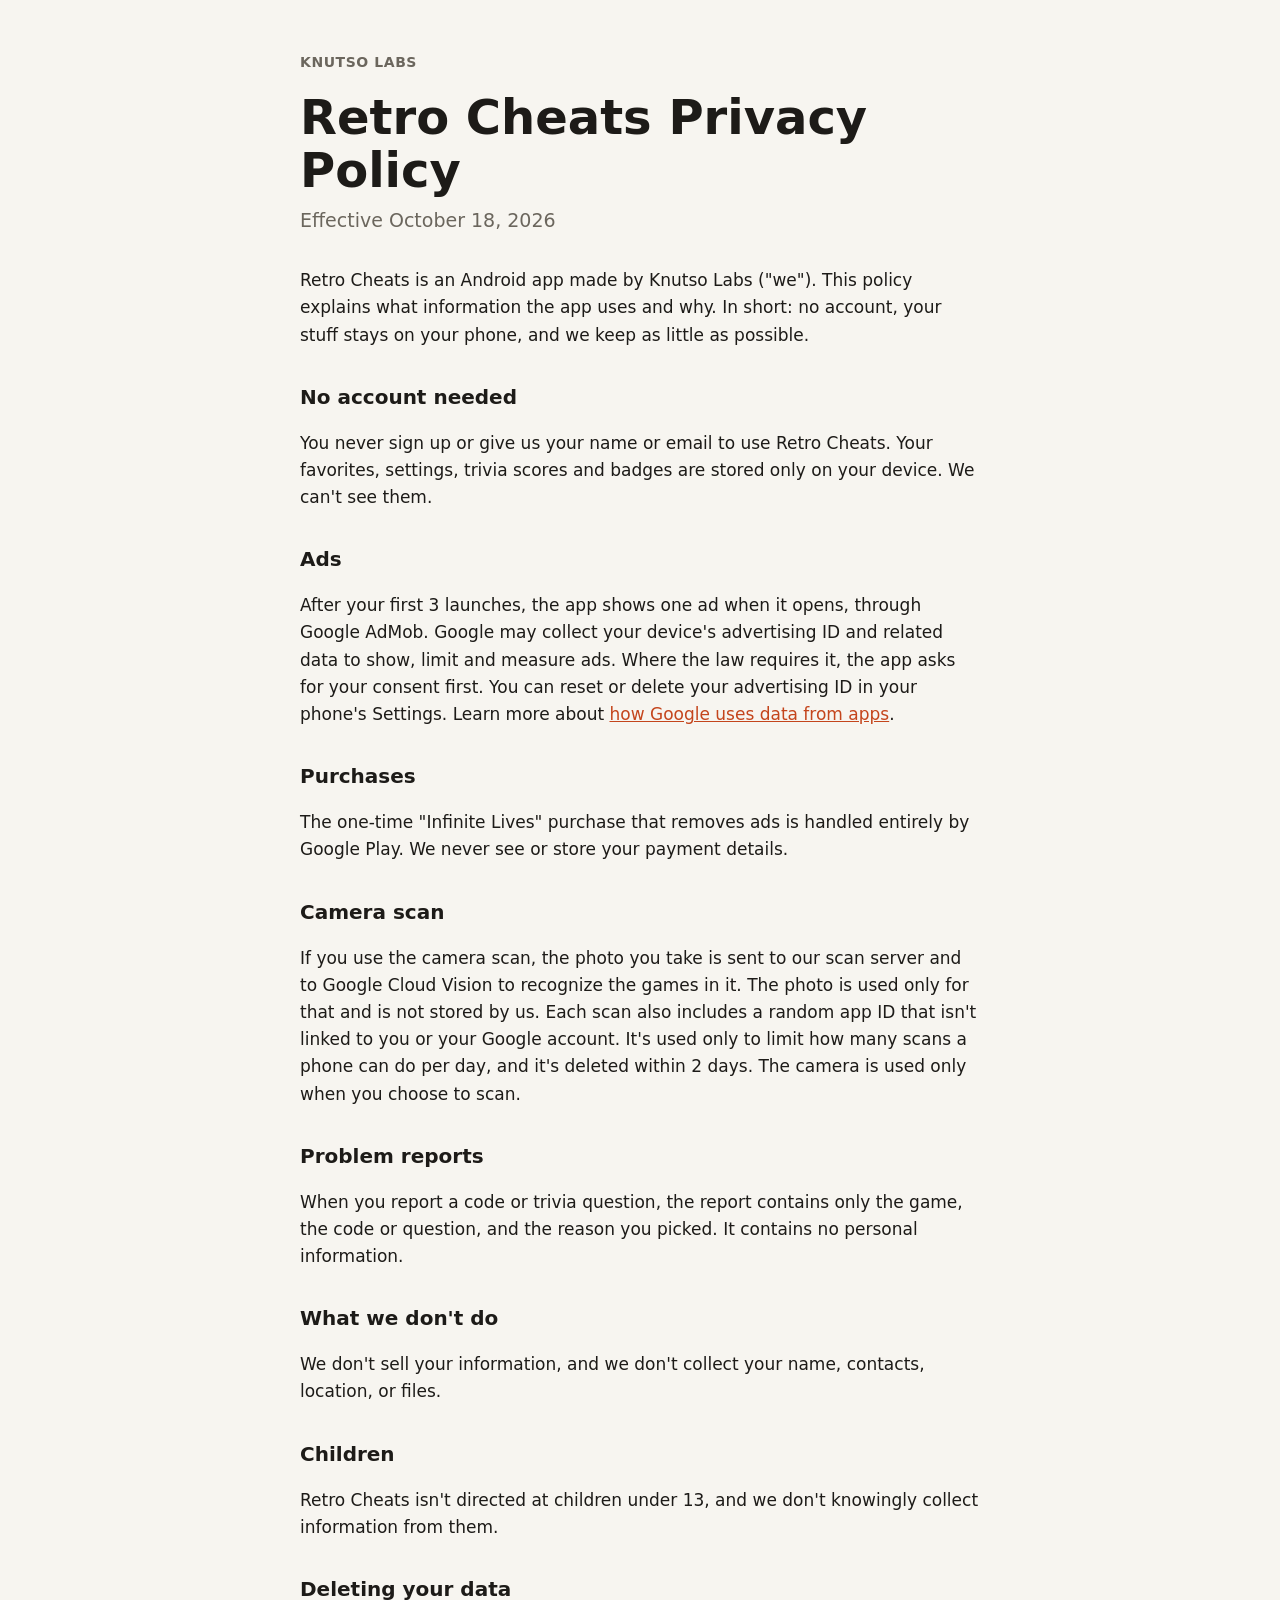
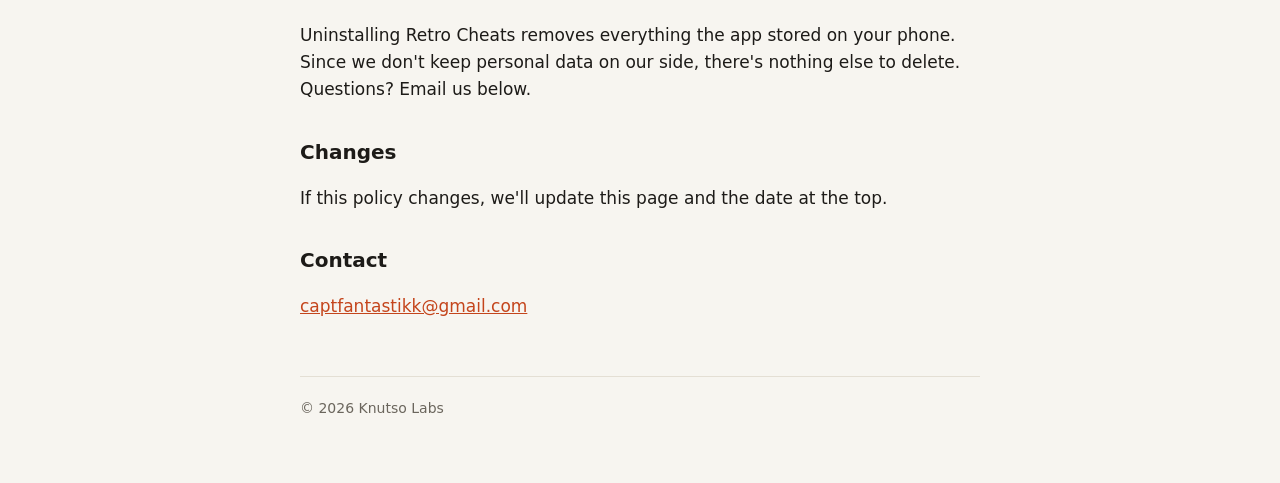
==== retro-cheats/privacy/index.html @ 1f0cf9f3 "Knutso Labs site with Retro Cheats privacy policy Co-Authored-By: Claude Opus 5.5 <noreply@anthropic" ====
<!doctype html>
<html lang="en">
<head>
<meta charset="utf-8">
<meta name="viewport" content="width=device-width,initial-scale=1">
<title>Retro Cheats Privacy Policy</title>
<link rel="stylesheet" href="/style.css">
</head>
<body>
<main>
  <a class="brand" href="/">Knutso Labs</a>
  <h1>Retro Cheats Privacy Policy</h1>
  <p class="lead">Effective October 18, 2026</p>

  <p>Retro Cheats is an Android app made by Knutso Labs ("we"). This policy explains what information the app uses and why. In short: no account, your stuff stays on your phone, and we keep as little as possible.</p>

  <h2>No account needed</h2>
  <p>You never sign up or give us your name or email to use Retro Cheats. Your favorites, settings, trivia scores and badges are stored only on your device. We can't see them.</p>

  <h2>Ads</h2>
  <p>After your first 3 launches, the app shows one ad when it opens, through Google AdMob. Google may collect your device's advertising ID and related data to show, limit and measure ads. Where the law requires it, the app asks for your consent first. You can reset or delete your advertising ID in your phone's Settings. Learn more about <a href="https://policies.google.com/technologies/ads">how Google uses data from apps</a>.</p>

  <h2>Purchases</h2>
  <p>The one-time "Infinite Lives" purchase that removes ads is handled entirely by Google Play. We never see or store your payment details.</p>

  <h2>Camera scan</h2>
  <p>If you use the camera scan, the photo you take is sent to our scan server and to Google Cloud Vision to recognize the games in it. The photo is used only for that and is not stored by us. Each scan also includes a random app ID that isn't linked to you or your Google account. It's used only to limit how many scans a phone can do per day, and it's deleted within 2 days. The camera is used only when you choose to scan.</p>

  <h2>Problem reports</h2>
  <p>When you report a code or trivia question, the report contains only the game, the code or question, and the reason you picked. It contains no personal information.</p>

  <h2>What we don't do</h2>
  <p>We don't sell your information, and we don't collect your name, contacts, location, or files.</p>

  <h2>Children</h2>
  <p>Retro Cheats isn't directed at children under 13, and we don't knowingly collect information from them.</p>

  <h2>Deleting your data</h2>
  <p>Uninstalling Retro Cheats removes everything the app stored on your phone. Since we don't keep personal data on our side, there's nothing else to delete. Questions? Email us below.</p>

  <h2>Changes</h2>
  <p>If this policy changes, we'll update this page and the date at the top.</p>

  <h2>Contact</h2>
  <p><a href="mailto:captfantastikk@gmail.com">captfantastikk@gmail.com</a></p>

  <footer>&copy; 2026 Knutso Labs</footer>
</main>
</body>
</html>
---- style.css ----
:root{--bg:#f7f5f0;--fg:#1d1b18;--muted:#6b665d;--accent:#c4451c;--card:#fff;--line:#e4dfd4}
@media (prefers-color-scheme:dark){:root{--bg:#161513;--fg:#eeeae2;--muted:#a39d92;--accent:#ff7a4d;--card:#1f1d1a;--line:#33302b}}
*{box-sizing:border-box}
body{margin:0;background:var(--bg);color:var(--fg);font:17px/1.6 system-ui,-apple-system,"Segoe UI",Roboto,sans-serif}
main{max-width:720px;margin:0 auto;padding:48px 20px 64px}
a{color:var(--accent)}
.brand{font-weight:800;letter-spacing:.04em;text-transform:uppercase;font-size:14px;color:var(--muted);text-decoration:none}
h1{font-size:clamp(32px,7vw,48px);line-height:1.1;margin:16px 0 8px}
h2{font-size:20px;margin:32px 0 6px}
.lead{font-size:19px;color:var(--muted);margin:0 0 32px}
.card{background:var(--card);border:1px solid var(--line);border-radius:14px;padding:20px 22px;margin:14px 0}
.card h3{margin:0 0 4px;font-size:19px}
.card p{margin:0 0 10px;color:var(--muted)}
footer{margin-top:56px;padding-top:20px;border-top:1px solid var(--line);color:var(--muted);font-size:14px}
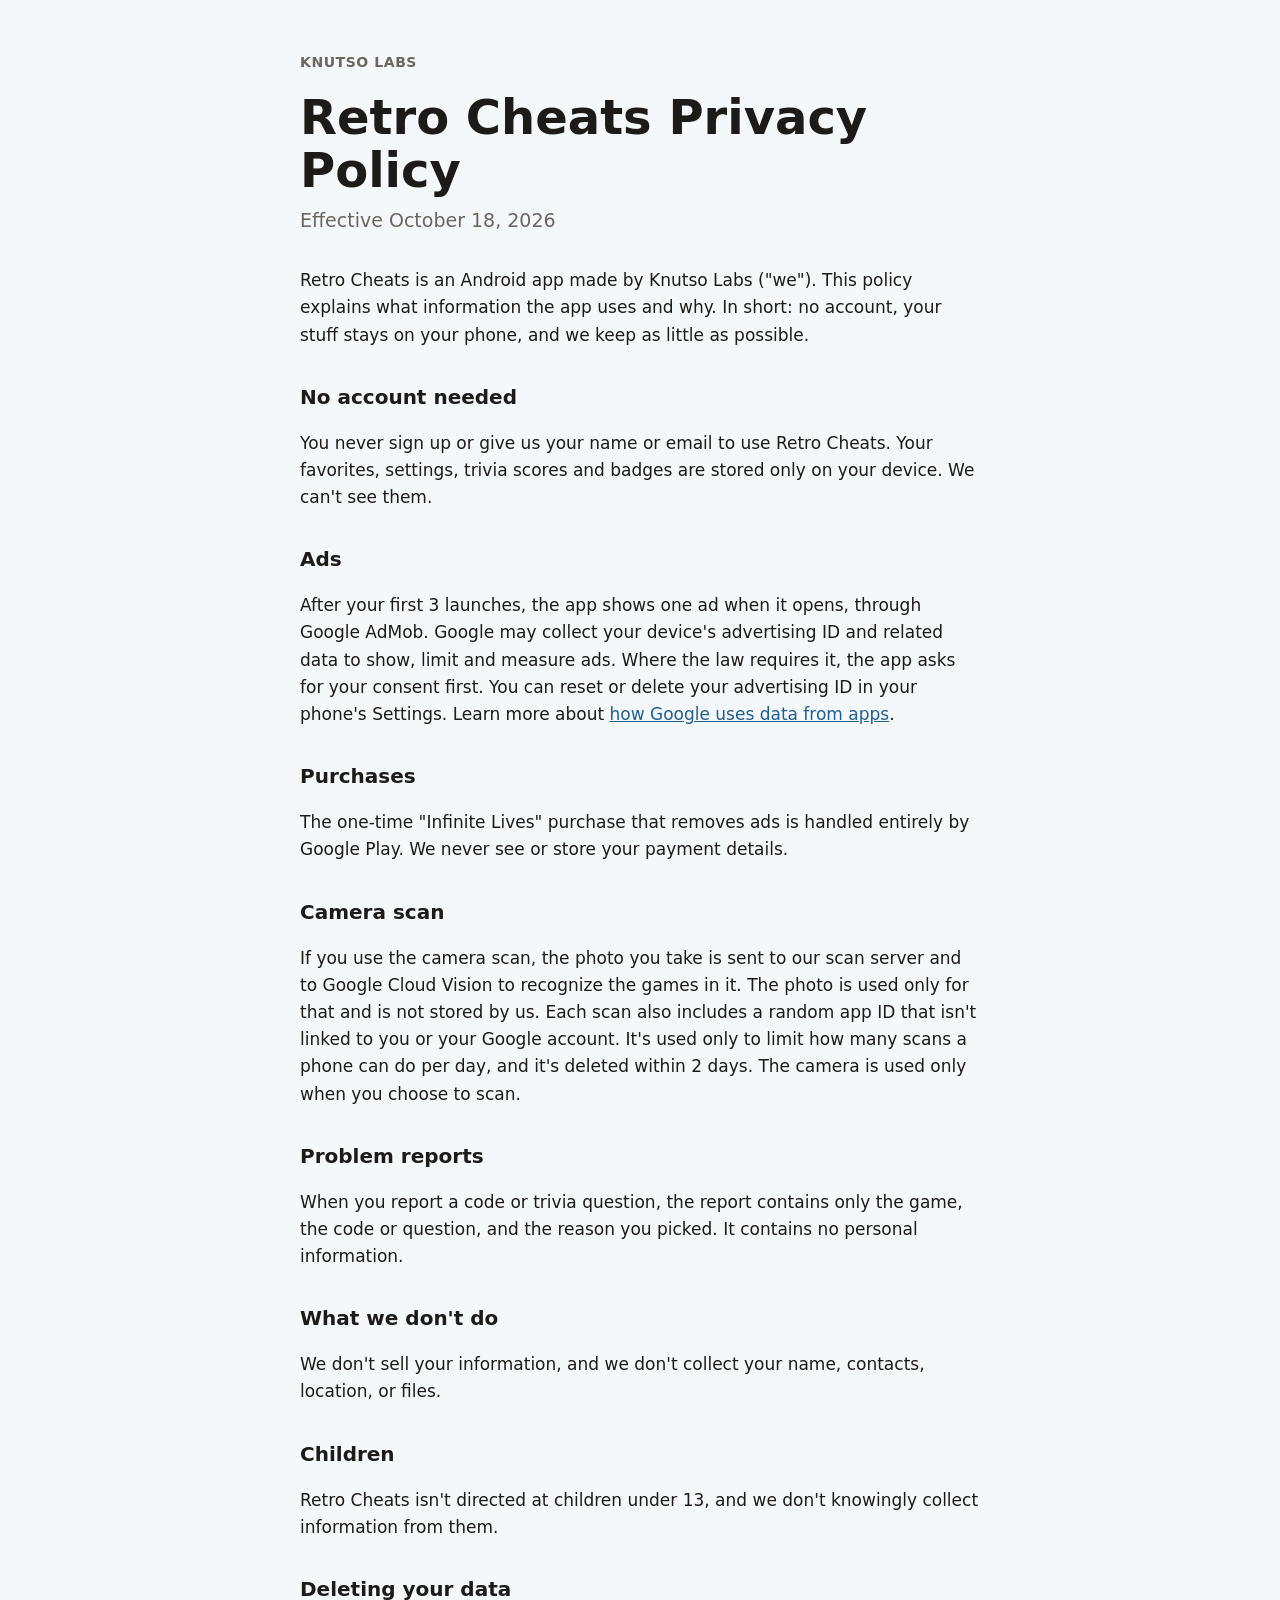
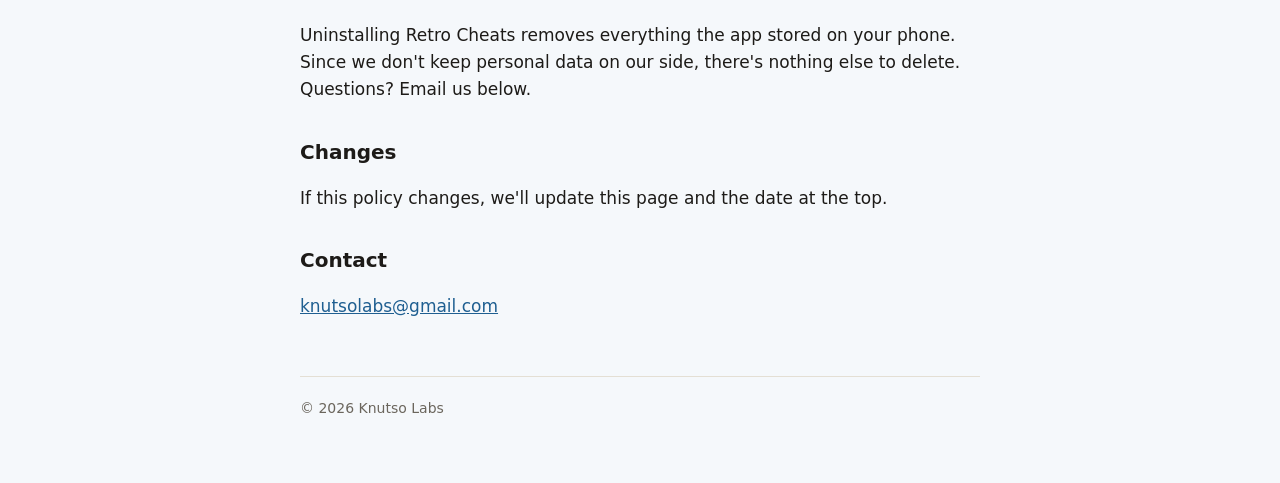
==== commit 49f86ace: "Add Knutsy badge, favicons and business email Home page shows the Knutso Labs badge with Knutsy; sit" ====
--- a/retro-cheats/privacy/index.html
+++ b/retro-cheats/privacy/index.html
@@ -5,6 +5,8 @@
 <meta name="viewport" content="width=device-width,initial-scale=1">
 <title>Retro Cheats Privacy Policy</title>
 <link rel="stylesheet" href="/style.css">
+<link rel="icon" href="/favicon.ico" sizes="any">
+<link rel="apple-touch-icon" href="/apple-touch-icon.png">
 </head>
 <body>
 <main>
@@ -42,7 +44,7 @@
   <p>If this policy changes, we'll update this page and the date at the top.</p>
 
   <h2>Contact</h2>
-  <p><a href="mailto:captfantastikk@gmail.com">captfantastikk@gmail.com</a></p>
+  <p><a href="mailto:knutsolabs@gmail.com">knutsolabs@gmail.com</a></p>
 
   <footer>&copy; 2026 Knutso Labs</footer>
 </main>
--- a/style.css
+++ b/style.css
@@ -1,5 +1,5 @@
-:root{--bg:#f7f5f0;--fg:#1d1b18;--muted:#6b665d;--accent:#c4451c;--card:#fff;--line:#e4dfd4}
-@media (prefers-color-scheme:dark){:root{--bg:#161513;--fg:#eeeae2;--muted:#a39d92;--accent:#ff7a4d;--card:#1f1d1a;--line:#33302b}}
+:root{--bg:#f5f8fb;--fg:#1d1b18;--muted:#6b665d;--accent:#1f5f91;--card:#fff;--line:#e4dfd4}
+@media (prefers-color-scheme:dark){:root{--bg:#161513;--fg:#eeeae2;--muted:#a39d92;--accent:#8cc4e6;--card:#1f1d1a;--line:#33302b}}
 *{box-sizing:border-box}
 body{margin:0;background:var(--bg);color:var(--fg);font:17px/1.6 system-ui,-apple-system,"Segoe UI",Roboto,sans-serif}
 main{max-width:720px;margin:0 auto;padding:48px 20px 64px}
@@ -12,3 +12,5 @@
 .card h3{margin:0 0 4px;font-size:19px}
 .card p{margin:0 0 10px;color:var(--muted)}
 footer{margin-top:56px;padding-top:20px;border-top:1px solid var(--line);color:var(--muted);font-size:14px}
+.hero{display:block;width:min(240px,60vw);height:auto;margin:8px 0 8px -6px}
+.mascot{margin:-16px 0 32px;color:var(--muted)}
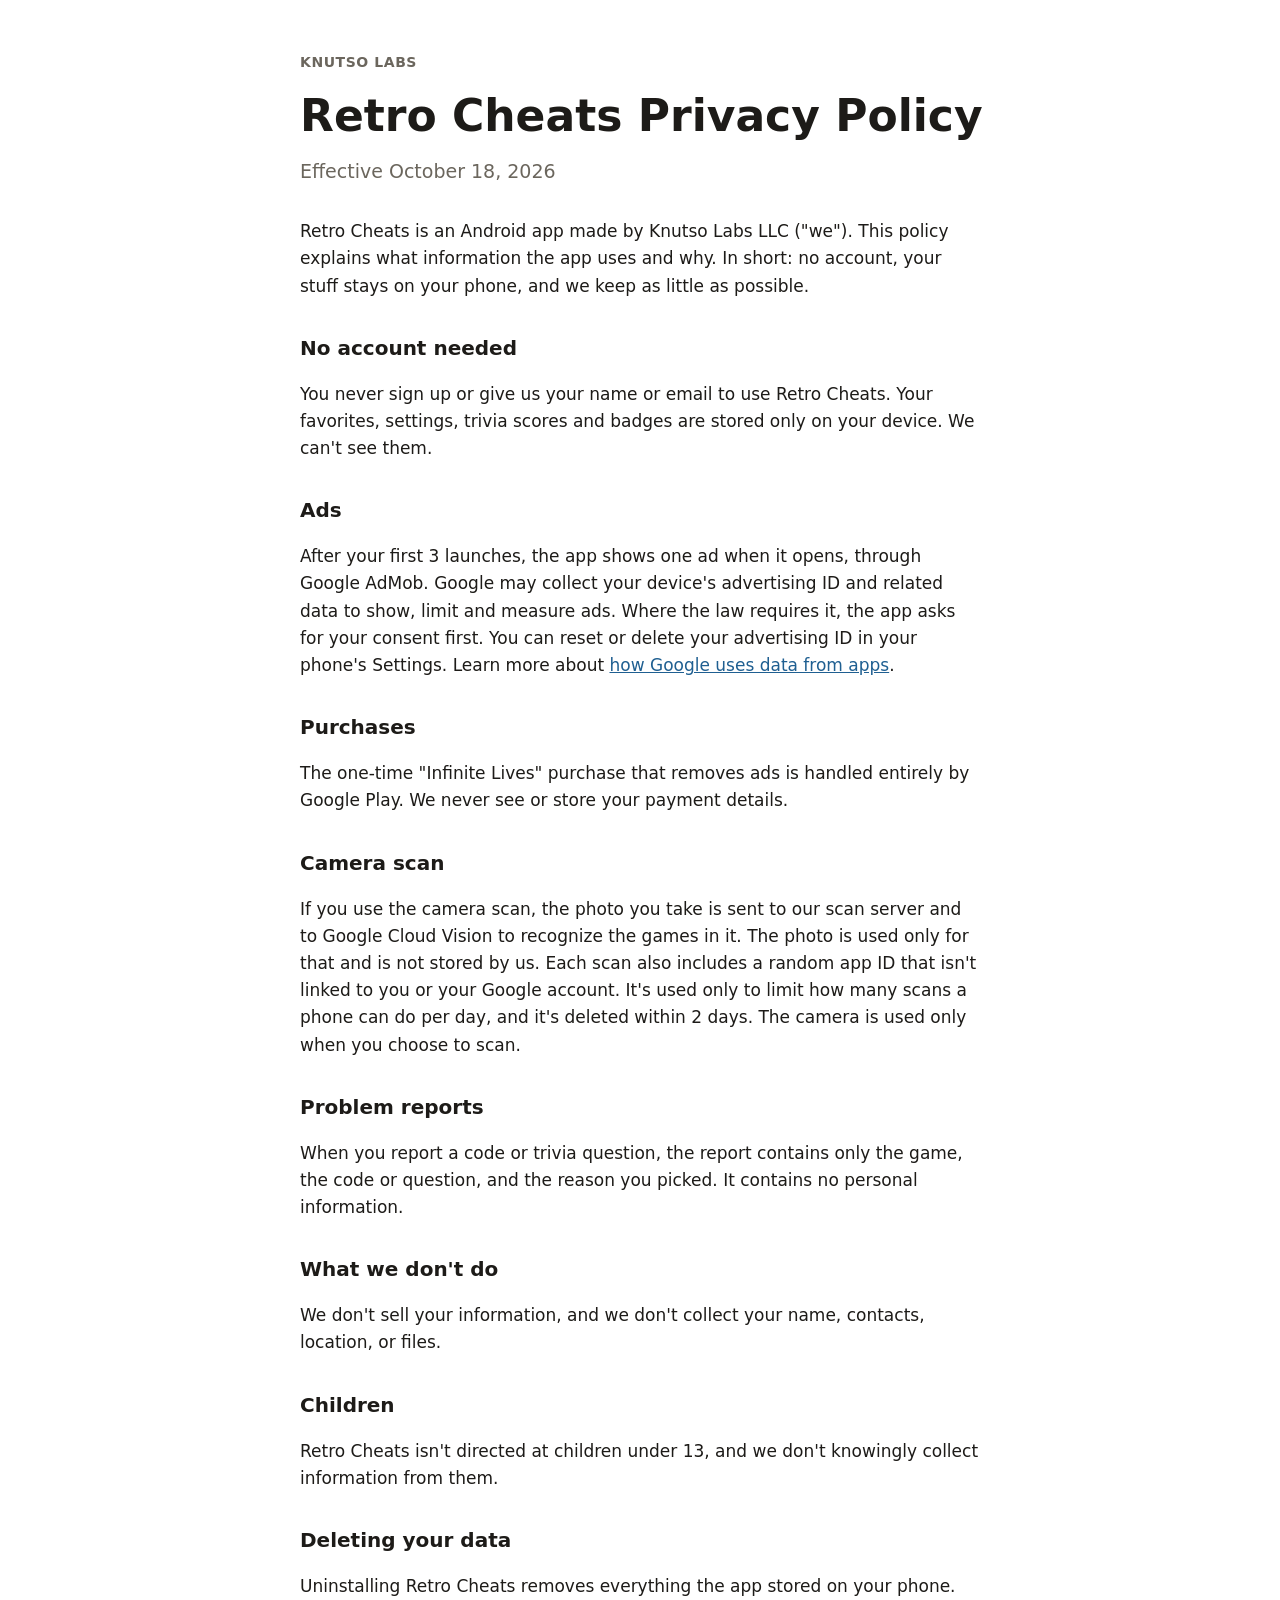
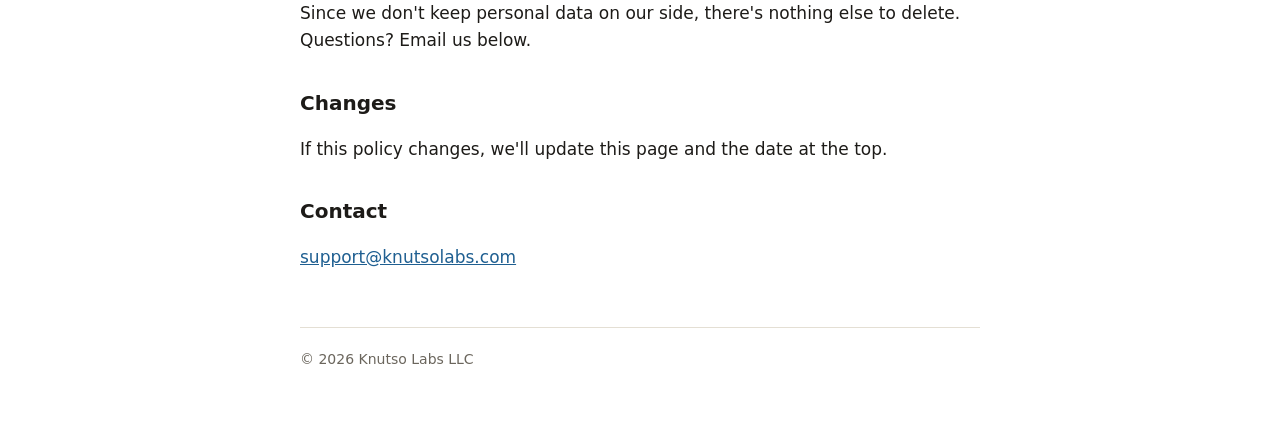
==== commit cd536fa3: "Retro Cheats privacy: support email and LLC name Co-Authored-By: Claude Opus 5.5 <noreply@anthropic." ====
--- a/retro-cheats/privacy/index.html
+++ b/retro-cheats/privacy/index.html
@@ -14,7 +14,7 @@
   <h1>Retro Cheats Privacy Policy</h1>
   <p class="lead">Effective October 18, 2026</p>
 
-  <p>Retro Cheats is an Android app made by Knutso Labs ("we"). This policy explains what information the app uses and why. In short: no account, your stuff stays on your phone, and we keep as little as possible.</p>
+  <p>Retro Cheats is an Android app made by Knutso Labs LLC ("we"). This policy explains what information the app uses and why. In short: no account, your stuff stays on your phone, and we keep as little as possible.</p>
 
   <h2>No account needed</h2>
   <p>You never sign up or give us your name or email to use Retro Cheats. Your favorites, settings, trivia scores and badges are stored only on your device. We can't see them.</p>
@@ -44,9 +44,9 @@
   <p>If this policy changes, we'll update this page and the date at the top.</p>
 
   <h2>Contact</h2>
-  <p><a href="mailto:knutsolabs@gmail.com">knutsolabs@gmail.com</a></p>
+  <p><a href="mailto:support@knutsolabs.com">support@knutsolabs.com</a></p>
 
-  <footer>&copy; 2026 Knutso Labs</footer>
+  <footer>&copy; 2026 Knutso Labs LLC</footer>
 </main>
 </body>
 </html>
--- a/style.css
+++ b/style.css
@@ -1,16 +1,25 @@
-:root{--bg:#f5f8fb;--fg:#1d1b18;--muted:#6b665d;--accent:#1f5f91;--card:#fff;--line:#e4dfd4}
-@media (prefers-color-scheme:dark){:root{--bg:#161513;--fg:#eeeae2;--muted:#a39d92;--accent:#8cc4e6;--card:#1f1d1a;--line:#33302b}}
+:root{--bg:#ffffff;--fg:#1d1b18;--muted:#6b665d;--accent:#1f5f91;--card:#fff;--line:#e4dfd4}
 *{box-sizing:border-box}
 body{margin:0;background:var(--bg);color:var(--fg);font:17px/1.6 system-ui,-apple-system,"Segoe UI",Roboto,sans-serif}
 main{max-width:720px;margin:0 auto;padding:48px 20px 64px}
 a{color:var(--accent)}
 .brand{font-weight:800;letter-spacing:.04em;text-transform:uppercase;font-size:14px;color:var(--muted);text-decoration:none}
-h1{font-size:clamp(32px,7vw,48px);line-height:1.1;margin:16px 0 8px}
+h1{font-size:min(44px,7.6vw);line-height:1.15;margin:16px 0 14px;text-align:center;white-space:nowrap}
 h2{font-size:20px;margin:32px 0 6px}
 .lead{font-size:19px;color:var(--muted);margin:0 0 32px}
 .card{background:var(--card);border:1px solid var(--line);border-radius:14px;padding:20px 22px;margin:14px 0}
 .card h3{margin:0 0 4px;font-size:19px}
 .card p{margin:0 0 10px;color:var(--muted)}
 footer{margin-top:56px;padding-top:20px;border-top:1px solid var(--line);color:var(--muted);font-size:14px}
-.hero{display:block;width:min(240px,60vw);height:auto;margin:8px 0 8px -6px}
+.hero{display:block;width:min(260px,66vw);height:auto;margin:8px auto 12px}
 .mascot{margin:-16px 0 32px;color:var(--muted)}
+.note{color:var(--muted);margin:0 0 14px}
+.apps{display:grid;gap:12px}
+.app{display:flex;gap:16px;align-items:flex-start;background:var(--card);border:1px solid var(--line);border-radius:14px;padding:16px 18px}
+.app img{flex:none;width:72px;height:72px;border-radius:16px}
+.app div{min-width:0}
+.app h3{margin:2px 0 4px;font-size:19px;display:flex;flex-wrap:wrap;align-items:center;gap:8px}
+.app p{margin:0;color:var(--muted);font-size:16px;line-height:1.5}
+.soon{font-size:12px;font-weight:700;letter-spacing:.04em;text-transform:uppercase;color:var(--accent);background:#e8f1f8;border-radius:999px;padding:3px 10px}
+.soon.later{color:#6b665d;background:#f1eee8}
+.tm{font-size:.55em;font-weight:600;margin-left:1px;vertical-align:super;line-height:0}
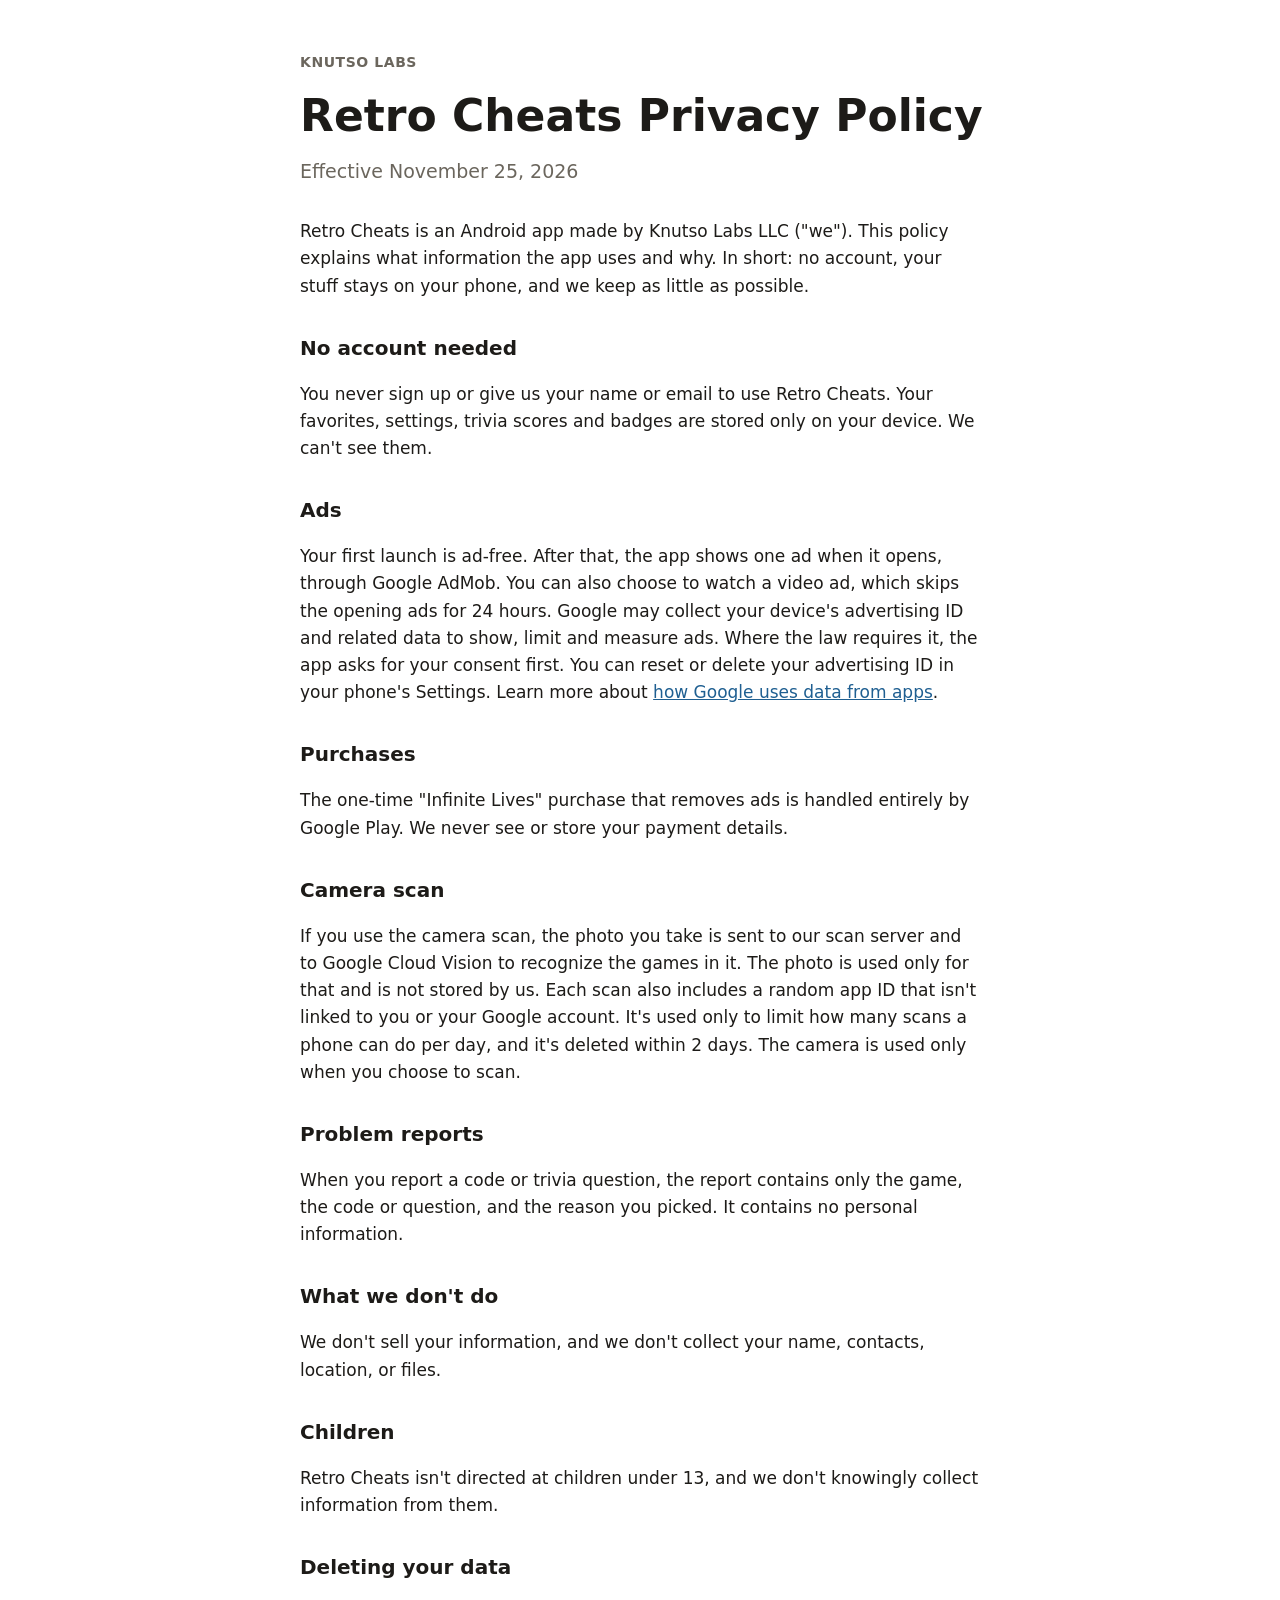
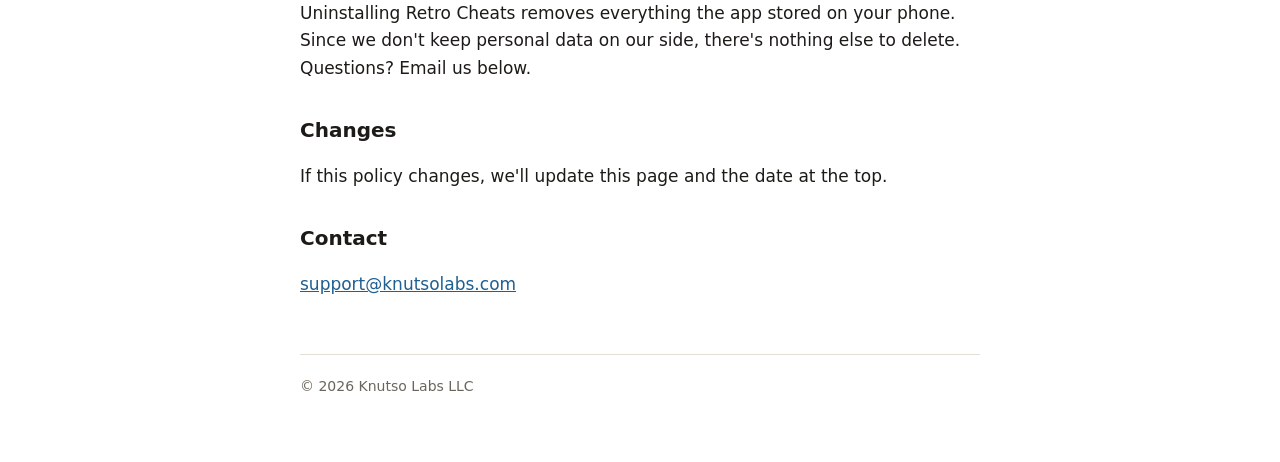
==== commit 8093f164: "Retro Cheats privacy: first launch ad-free, optional 24-hour video skip Co-Authored-By: Claude Opus " ====
--- a/retro-cheats/privacy/index.html
+++ b/retro-cheats/privacy/index.html
@@ -12,7 +12,7 @@
 <main>
   <a class="brand" href="/">Knutso Labs</a>
   <h1>Retro Cheats Privacy Policy</h1>
-  <p class="lead">Effective October 18, 2026</p>
+  <p class="lead">Effective November 25, 2026</p>
 
   <p>Retro Cheats is an Android app made by Knutso Labs LLC ("we"). This policy explains what information the app uses and why. In short: no account, your stuff stays on your phone, and we keep as little as possible.</p>
 
@@ -20,7 +20,7 @@
   <p>You never sign up or give us your name or email to use Retro Cheats. Your favorites, settings, trivia scores and badges are stored only on your device. We can't see them.</p>
 
   <h2>Ads</h2>
-  <p>After your first 3 launches, the app shows one ad when it opens, through Google AdMob. Google may collect your device's advertising ID and related data to show, limit and measure ads. Where the law requires it, the app asks for your consent first. You can reset or delete your advertising ID in your phone's Settings. Learn more about <a href="https://policies.google.com/technologies/ads">how Google uses data from apps</a>.</p>
+  <p>Your first launch is ad-free. After that, the app shows one ad when it opens, through Google AdMob. You can also choose to watch a video ad, which skips the opening ads for 24 hours. Google may collect your device's advertising ID and related data to show, limit and measure ads. Where the law requires it, the app asks for your consent first. You can reset or delete your advertising ID in your phone's Settings. Learn more about <a href="https://policies.google.com/technologies/ads">how Google uses data from apps</a>.</p>
 
   <h2>Purchases</h2>
   <p>The one-time "Infinite Lives" purchase that removes ads is handled entirely by Google Play. We never see or store your payment details.</p>
